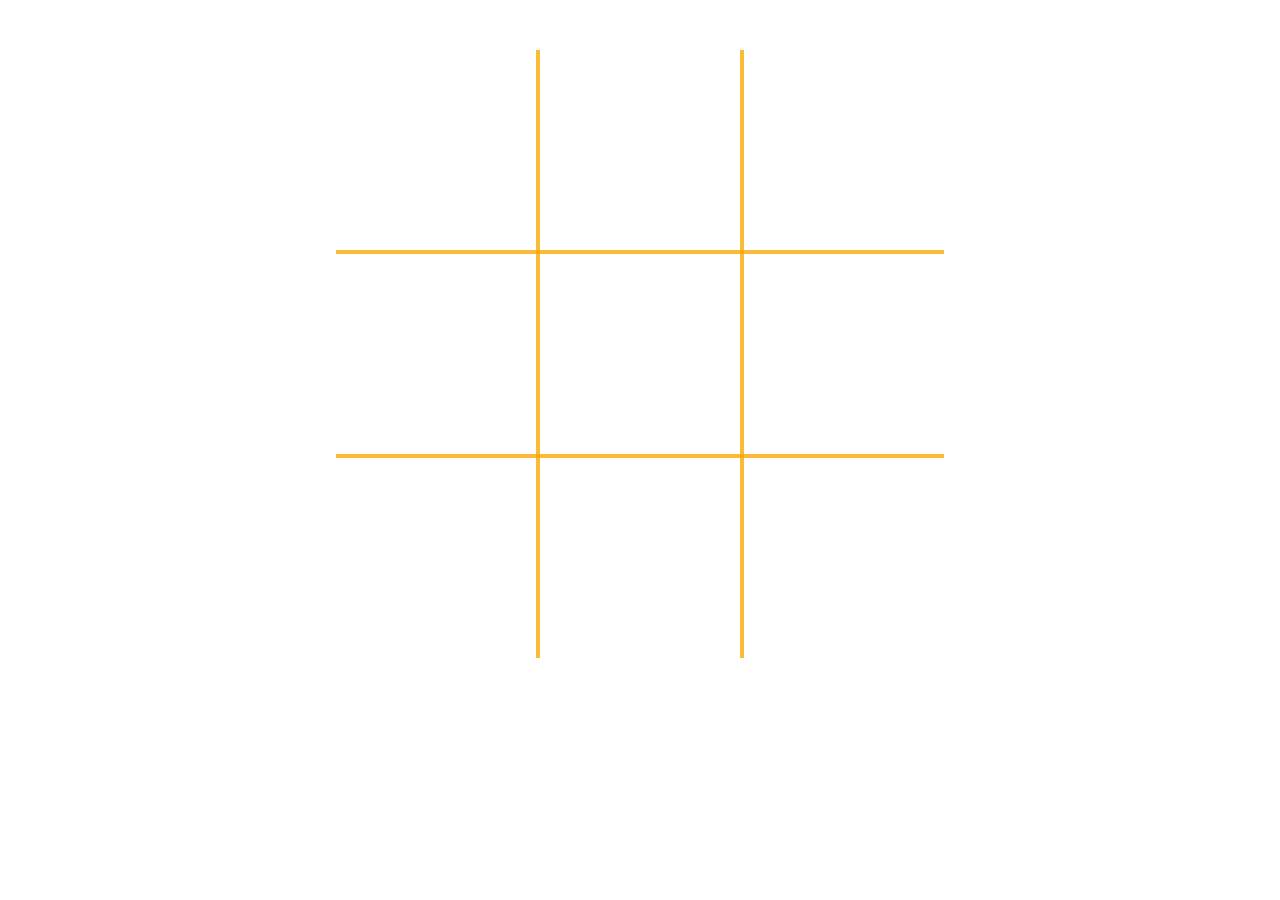
==== Basic Java Script Projects/TicTacToe/TicTacToe.html @ badd4f72 "java script push" ====
<!DOCTYPE html>
<html >

<head>
    <meta charset="UTF-8">
    <meta name="viewport" content="width=device-width, initial-scale=1.0">
    <title>Play tic tac toe online</title>
    <link rel="stylesheet" type="text/css" href="css/game.css">
</head>

<body id="body">
    <div class="center-container">

        <canvas id="win-lines" width="608" height="608" ></canvas>

        <table>

            <tr>
                <td id="0" onclick="placeXoro('0')"></td>
                <td id="1" onclick="placeXoro('1')"></td>
                <td id="2" onclick="placeXoro('2')"></td>
            </tr>
            <tr>
                <td id="3" onclick="placeXoro('3')"></td>
                <td id="4" onclick="placeXoro('4')"></td>
                <td id="5" onclick="placeXoro('5')"></td>
            </tr>
            <tr>
                <td id="6" onclick="placeXoro('6')"></td>
                <td id="7" onclick="placeXoro('7')"></td>
                <td id="8" onclick="placeXoro('8')"></td>
            </tr>


        </table>


    </div>

<script src="js/tictactoe.js"></script>
</body>

</html>
---- Basic Java Script Projects/TicTacToe/css/game.css ----
.center-container {
    width: 608px;
    margin: 0 auto;
    margin-top: 50px;
}

table{
    border-collapse: collapse;
    border-style: hidden;

}
 

td{
    border: 4px solid rgba(252, 169, 3, 0.8);
    width: 200px;
    padding: 0;
    cursor: pointer;
    height: 200px;
    filter:contrast(3)
    
}


canvas {
    position: absolute;
   pointer-events: none;
    z-index: 10;
}
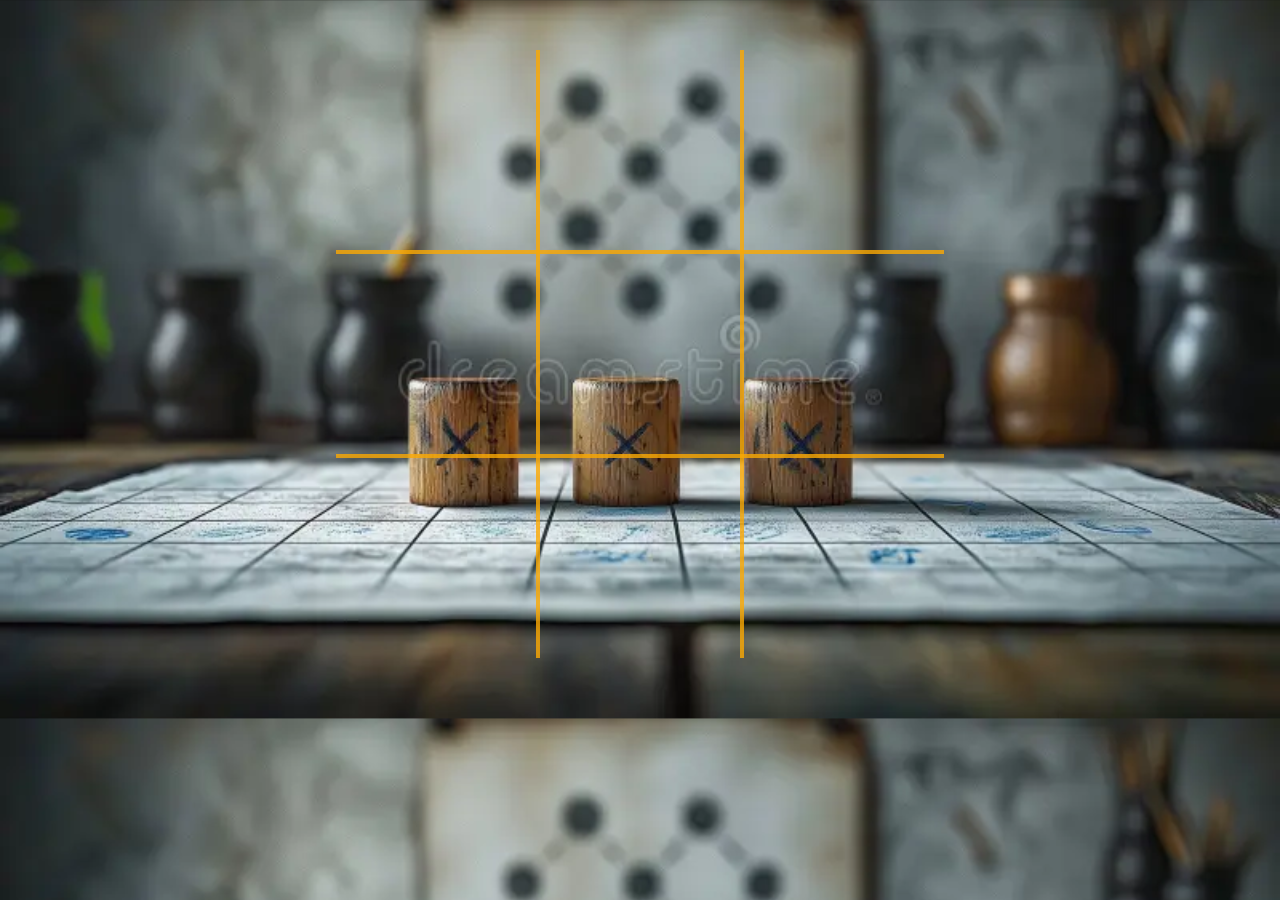
==== commit 46e4754b: "Add Tic-Tac-Toe and Calculator projects" ====
--- a/Basic Java Script Projects/TicTacToe/TicTacToe.html
+++ b/Basic Java Script Projects/TicTacToe/TicTacToe.html
@@ -8,7 +8,7 @@
     <link rel="stylesheet" type="text/css" href="css/game.css">
 </head>
 
-<body id="body">
+<body >
     <div class="center-container">
 
         <canvas id="win-lines" width="608" height="608" ></canvas>
--- a/Basic Java Script Projects/TicTacToe/css/game.css
+++ b/Basic Java Script Projects/TicTacToe/css/game.css
@@ -2,6 +2,14 @@
     width: 608px;
     margin: 0 auto;
     margin-top: 50px;
+    
+}
+
+body{
+  background-image:url("../images/img.jpg") ;
+  background-size: cover;
+
+
 }
 
 table{
